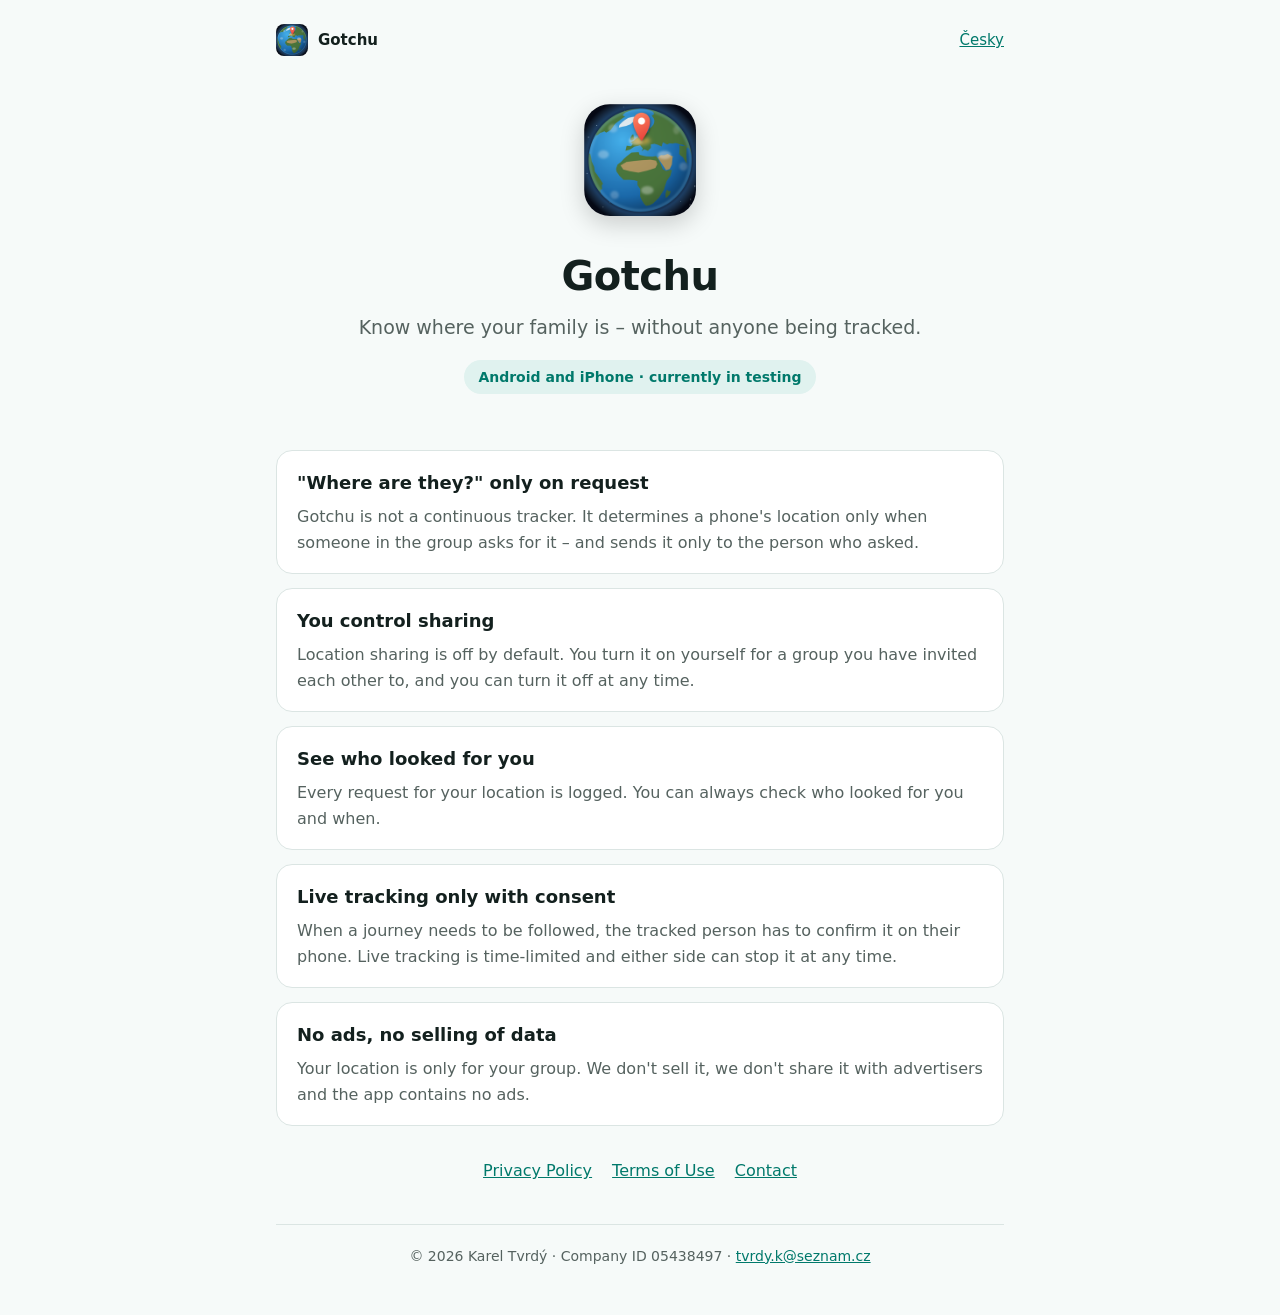
==== gotchu/en.html @ 256f7236 "Web: Gotchu (CZ/EN), zasady ochrany osobnich udaju a podminky Pravni stranky jsou vygenerovane z lib" ====
<!doctype html>
<html lang="en">
<head>
<meta charset="utf-8">
<meta name="viewport" content="width=device-width, initial-scale=1">
<title>Gotchu – know where your family is, only when it matters</title>
<meta name="description" content="Gotchu is a family location app that doesn't track you. It finds a location only when someone in your family asks for it.">
<link rel="icon" href="icon.png">
<link rel="stylesheet" href="../style.css">
</head>
<body>
<div class="wrap">
<div class="topbar">
<a class="brand" href="en.html"><img src="icon.png" alt="">Gotchu</a>
<a href="./" lang="cs">Česky</a>
</div>

<header class="hero">
<img src="icon.png" alt="Gotchu app icon">
<h1>Gotchu</h1>
<p class="tagline">Know where your family is – without anyone being tracked.</p>
<span class="badge">Android and iPhone · currently in testing</span>
</header>

<section class="features">
<div class="card">
<h2>"Where are they?" only on request</h2>
<p>Gotchu is not a continuous tracker. It determines a phone's location only when someone in the group asks for it – and sends it only to the person who asked.</p>
</div>
<div class="card">
<h2>You control sharing</h2>
<p>Location sharing is off by default. You turn it on yourself for a group you have invited each other to, and you can turn it off at any time.</p>
</div>
<div class="card">
<h2>See who looked for you</h2>
<p>Every request for your location is logged. You can always check who looked for you and when.</p>
</div>
<div class="card">
<h2>Live tracking only with consent</h2>
<p>When a journey needs to be followed, the tracked person has to confirm it on their phone. Live tracking is time-limited and either side can stop it at any time.</p>
</div>
<div class="card">
<h2>No ads, no selling of data</h2>
<p>Your location is only for your group. We don't sell it, we don't share it with advertisers and the app contains no ads.</p>
</div>
</section>

<nav class="links">
<a href="privacy-en.html">Privacy Policy</a>
<a href="terms-en.html">Terms of Use</a>
<a href="mailto:tvrdy.k@seznam.cz">Contact</a>
</nav>

<footer>© 2026 Karel Tvrdý · Company ID 05438497 · <a href="mailto:tvrdy.k@seznam.cz">tvrdy.k@seznam.cz</a></footer>
</div>
</body>
</html>
---- style.css ----
:root {
  --bg: #f6faf9;
  --surface: #ffffff;
  --text: #13201e;
  --muted: #55625f;
  --accent: #00796b;
  --accent-soft: #e0f2ef;
  --border: #dbe5e3;
}

@media (prefers-color-scheme: dark) {
  :root {
    --bg: #0e1615;
    --surface: #16211f;
    --text: #e6efed;
    --muted: #9fb0ac;
    --accent: #4fd1bd;
    --accent-soft: #173431;
    --border: #26332f;
  }
}

* { box-sizing: border-box; }

body {
  margin: 0;
  background: var(--bg);
  color: var(--text);
  font-family: system-ui, -apple-system, "Segoe UI", Roboto, sans-serif;
  line-height: 1.6;
  -webkit-text-size-adjust: 100%;
}

a { color: var(--accent); }

.wrap {
  max-width: 760px;
  margin: 0 auto;
  padding: 24px 16px 48px;
}

.topbar {
  display: flex;
  justify-content: space-between;
  align-items: center;
  gap: 12px;
  font-size: 15px;
}

.topbar .brand {
  display: flex;
  align-items: center;
  gap: 10px;
  font-weight: 600;
  color: var(--text);
  text-decoration: none;
}

.topbar .brand img { width: 32px; height: 32px; border-radius: 8px; }

.hero {
  text-align: center;
  padding: 48px 0 24px;
}

.hero img {
  width: 112px;
  height: 112px;
  border-radius: 26px;
  box-shadow: 0 8px 24px rgba(0, 0, 0, 0.18);
}

.hero h1 { font-size: 40px; margin: 20px 0 4px; letter-spacing: -0.5px; }
.hero .tagline { font-size: 19px; color: var(--muted); margin: 0; }

.badge {
  display: inline-block;
  margin-top: 18px;
  padding: 6px 14px;
  border-radius: 999px;
  background: var(--accent-soft);
  color: var(--accent);
  font-size: 14px;
  font-weight: 600;
}

.features {
  display: grid;
  gap: 14px;
  margin: 32px 0;
}

.card {
  background: var(--surface);
  border: 1px solid var(--border);
  border-radius: 16px;
  padding: 18px 20px;
}

.card h2 { font-size: 18px; margin: 0 0 6px; }
.card p { margin: 0; color: var(--muted); }

.links {
  display: flex;
  flex-wrap: wrap;
  gap: 10px 20px;
  justify-content: center;
  margin: 24px 0 8px;
}

footer {
  margin-top: 40px;
  padding-top: 20px;
  border-top: 1px solid var(--border);
  color: var(--muted);
  font-size: 14px;
  text-align: center;
}

/* Pravni dokumenty */
.doc h1 { font-size: 30px; margin: 32px 0 4px; }
.doc .effective { color: var(--muted); margin: 0 0 24px; }
.doc h2 { font-size: 19px; margin: 28px 0 8px; }
.doc p { margin: 0 0 10px; }
.doc ul { margin: 0 0 10px; padding-left: 22px; }
.doc li { margin-bottom: 6px; }
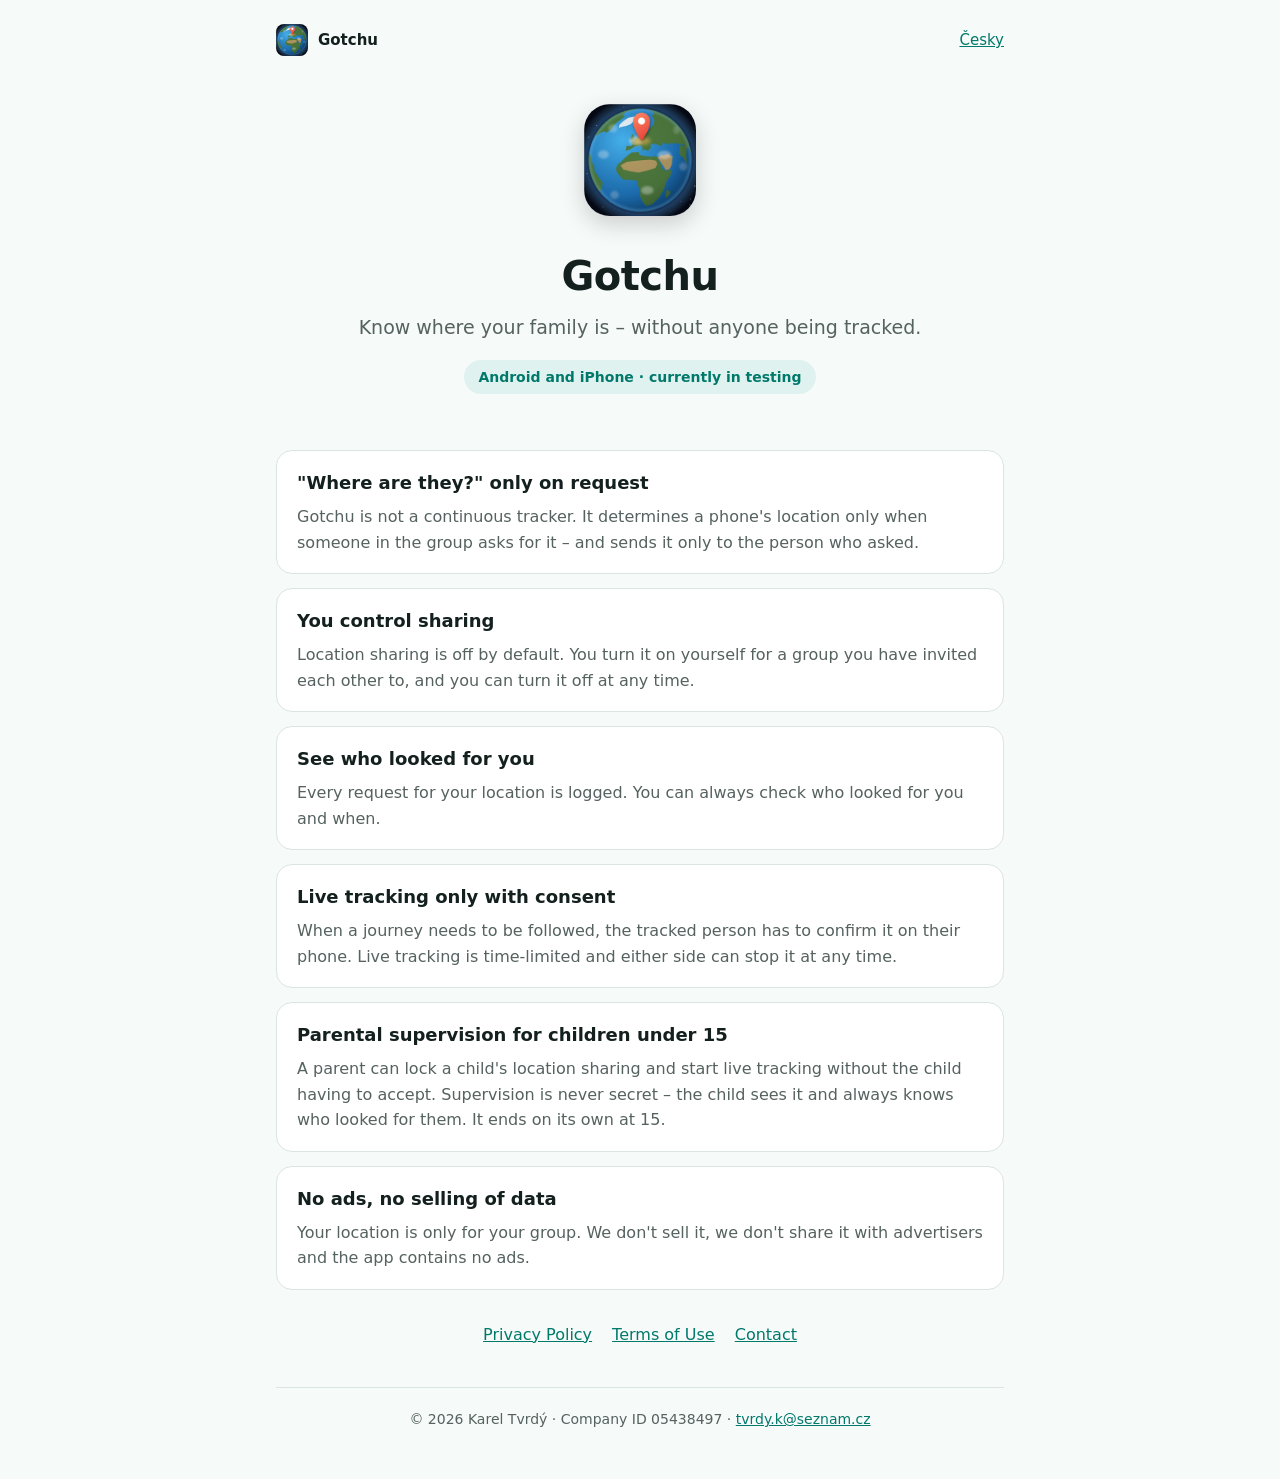
==== commit e499c6e2: "Gotchu: rodicovsky dohled na webu + aktualni pravni texty Zasady a podminky pregenerovane z appky (v" ====
--- a/gotchu/en.html
+++ b/gotchu/en.html
@@ -40,6 +40,10 @@
 <p>When a journey needs to be followed, the tracked person has to confirm it on their phone. Live tracking is time-limited and either side can stop it at any time.</p>
 </div>
 <div class="card">
+<h2>Parental supervision for children under 15</h2>
+<p>A parent can lock a child's location sharing and start live tracking without the child having to accept. Supervision is never secret – the child sees it and always knows who looked for them. It ends on its own at 15.</p>
+</div>
+<div class="card">
 <h2>No ads, no selling of data</h2>
 <p>Your location is only for your group. We don't sell it, we don't share it with advertisers and the app contains no ads.</p>
 </div>
